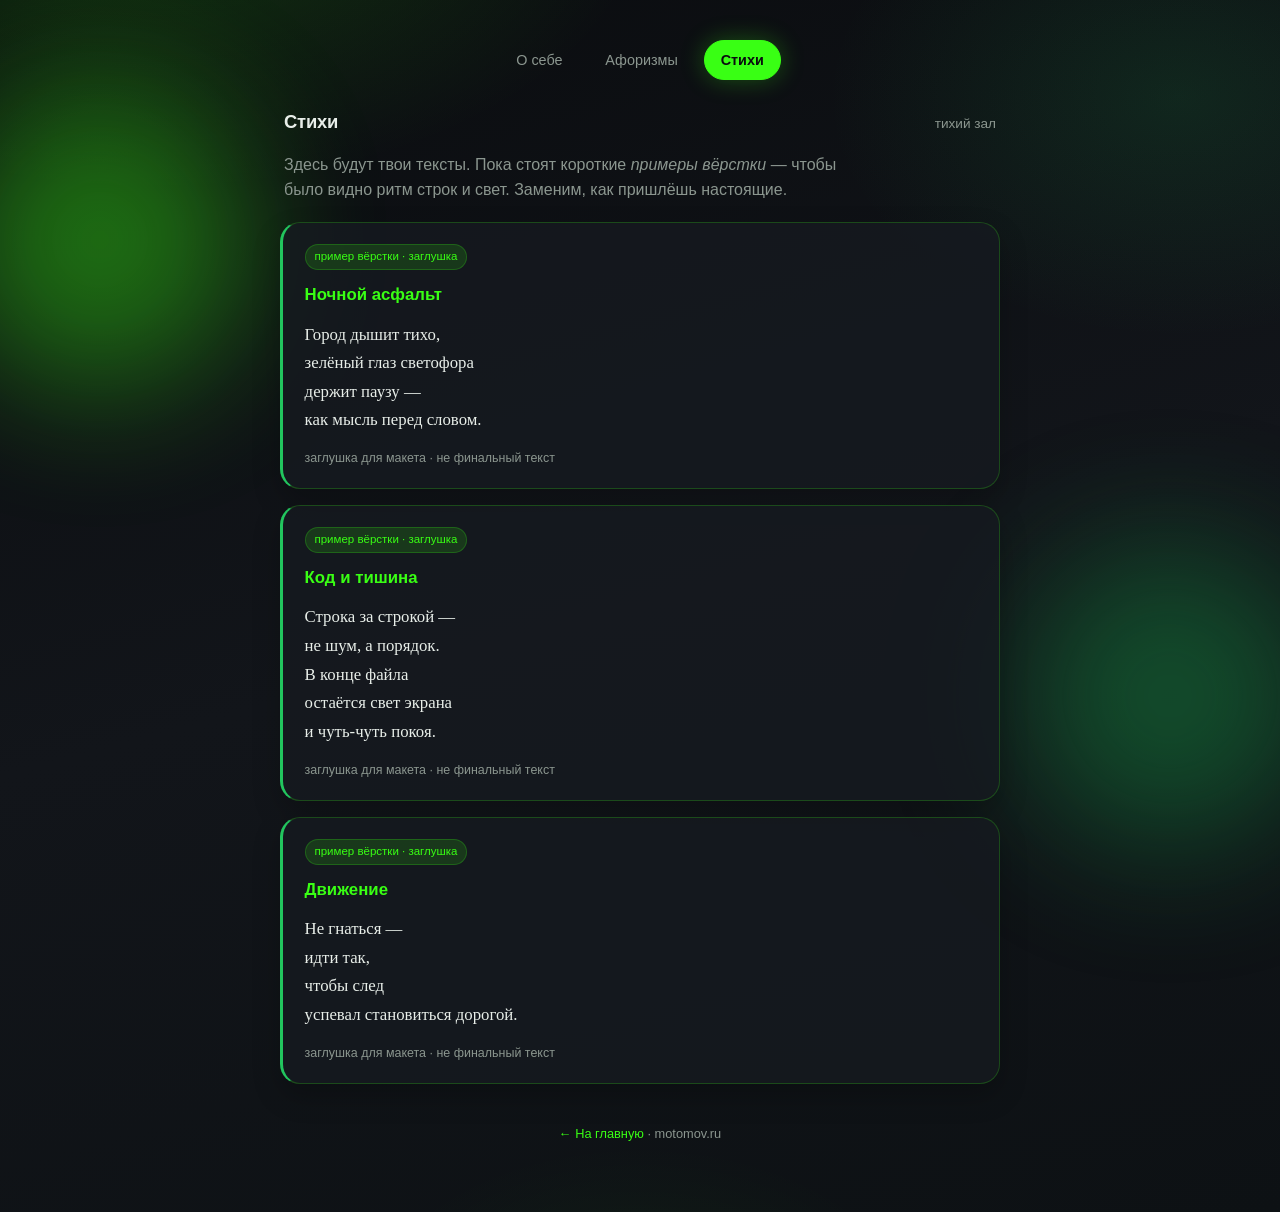
==== poems.html @ 5d82c264 "feat: poems page (layout placeholders)" ====
<!DOCTYPE html>
<html lang="ru">
<head>
  <meta charset="UTF-8">
  <meta name="viewport" content="width=device-width, initial-scale=1.0">
  <title>Стихи — Moto · Roy</title>
  <meta name="description" content="Стихи на motomov.ru — тихий раздел личной площадки Roy.">
  <meta name="theme-color" content="#0a0c0f">
  <link rel="canonical" href="https://www.motomov.ru/poems.html">
  <link rel="stylesheet" href="styles.css">
</head>
<body>
  <div class="bg-orb a" aria-hidden="true"></div>
  <div class="bg-orb b" aria-hidden="true"></div>

  <div class="wrap">
    <nav class="nav" aria-label="Разделы">
      <a href="index.html">О себе</a>
      <a href="index.html#aphorisms">Афоризмы</a>
      <a class="active" href="poems.html" aria-current="page">Стихи</a>
    </nav>

    <div class="page-block">
      <div class="section-head">
        <h2>Стихи</h2>
        <span>тихий зал</span>
      </div>
      <p style="color:var(--muted);margin:0 0 1.25rem;padding:0 0.25rem;max-width:36rem">
        Здесь будут твои тексты. Пока стоят короткие <em>примеры вёрстки</em> — чтобы было видно ритм строк и свет. Заменим, как пришлёшь настоящие.
      </p>

      <div class="poems-grid">
        <article class="poem-card">
          <span class="badge">пример вёрстки · заглушка</span>
          <h3>Ночной асфальт</h3>
          <pre>Город дышит тихо,
зелёный глаз светофора
держит паузу —
как мысль перед словом.</pre>
          <p class="meta">заглушка для макета · не финальный текст</p>
        </article>

        <article class="poem-card">
          <span class="badge">пример вёрстки · заглушка</span>
          <h3>Код и тишина</h3>
          <pre>Строка за строкой —
не шум, а порядок.
В конце файла
остаётся свет экрана
и чуть-чуть покоя.</pre>
          <p class="meta">заглушка для макета · не финальный текст</p>
        </article>

        <article class="poem-card">
          <span class="badge">пример вёрстки · заглушка</span>
          <h3>Движение</h3>
          <pre>Не гнаться —
идти так,
чтобы след
успевал становиться дорогой.</pre>
          <p class="meta">заглушка для макета · не финальный текст</p>
        </article>
      </div>
    </div>

    <footer class="site">
      <p><a href="index.html">← На главную</a> · motomov.ru</p>
    </footer>
  </div>
</body>
</html>
---- styles.css ----
:root {
  --bg0: #0a0c0f;
  --bg1: #12151a;
  --card: rgba(22, 26, 32, 0.78);
  --accent: #39ff14;
  --accent-dim: #22c55e;
  --accent-soft: rgba(57, 255, 20, 0.14);
  --glow: rgba(57, 255, 20, 0.28);
  --text: #e8eee9;
  --muted: #8b968f;
  --line: rgba(57, 255, 20, 0.22);
  --danger-soft: rgba(57, 255, 20, 0.08);
  --radius: 1.25rem;
  --font: -apple-system, BlinkMacSystemFont, "Segoe UI", Roboto, "Helvetica Neue", Arial, sans-serif;
}

* { box-sizing: border-box; margin: 0; padding: 0; }
html { scroll-behavior: smooth; }

body {
  font-family: var(--font);
  color: var(--text);
  min-height: 100vh;
  background:
    radial-gradient(900px 520px at 12% -8%, rgba(57, 255, 20, 0.16), transparent 55%),
    radial-gradient(700px 480px at 92% 8%, rgba(34, 197, 94, 0.12), transparent 50%),
    radial-gradient(640px 420px at 50% 110%, rgba(57, 255, 20, 0.06), transparent 45%),
    linear-gradient(165deg, var(--bg0), var(--bg1) 50%, #0d1114);
  padding: 1.25rem;
  line-height: 1.55;
  overflow-x: hidden;
}

.bg-orb {
  position: fixed;
  width: 300px;
  height: 300px;
  border-radius: 50%;
  filter: blur(70px);
  opacity: 0.4;
  pointer-events: none;
  z-index: 0;
  animation: drift 16s ease-in-out infinite alternate;
}
.bg-orb.a { top: 10%; left: -50px; background: #39ff14; }
.bg-orb.b { bottom: 6%; right: -40px; background: #16a34a; animation-delay: -5s; }

@keyframes drift {
  from { transform: translate(0, 0) scale(1); }
  to { transform: translate(28px, -20px) scale(1.1); }
}

.wrap {
  position: relative;
  z-index: 1;
  max-width: 720px;
  margin: 0 auto;
  padding: 1.25rem 0 3rem;
}

.nav {
  display: flex;
  justify-content: center;
  gap: 0.55rem;
  flex-wrap: wrap;
  margin-bottom: 1.75rem;
  opacity: 0;
  animation: rise 0.7s ease 0.05s forwards;
}
.nav a {
  color: var(--muted);
  text-decoration: none;
  font-size: 0.9rem;
  padding: 0.5rem 1rem;
  border-radius: 999px;
  border: 1px solid transparent;
  transition: color 0.2s, border-color 0.2s, background 0.2s, box-shadow 0.2s;
}
.nav a:hover,
.nav a:focus-visible {
  color: var(--text);
  border-color: var(--line);
  background: var(--accent-soft);
  outline: none;
  box-shadow: 0 0 18px rgba(57, 255, 20, 0.12);
}
.nav a.active {
  color: #0a0c0f;
  background: var(--accent);
  border-color: var(--accent);
  font-weight: 600;
  box-shadow: 0 0 24px var(--glow);
}

.hero {
  background: var(--card);
  backdrop-filter: blur(16px);
  -webkit-backdrop-filter: blur(16px);
  border-radius: calc(var(--radius) + 0.2rem);
  padding: 2.4rem 2rem 2.1rem;
  text-align: center;
  border: 1px solid var(--line);
  box-shadow:
    0 24px 60px rgba(0, 0, 0, 0.5),
    0 0 0 1px rgba(255, 255, 255, 0.03) inset,
    0 0 90px var(--glow);
  opacity: 0;
  animation: rise 0.75s ease 0.12s forwards;
}

.avatar {
  width: 100px;
  height: 100px;
  border-radius: 50%;
  margin: 0 auto 1.2rem;
  display: grid;
  place-items: center;
  font-size: 2.6rem;
  font-weight: 700;
  color: #0a0c0f;
  background: linear-gradient(135deg, #39ff14, #16a34a);
  box-shadow: 0 0 0 4px rgba(57, 255, 20, 0.18), 0 12px 34px rgba(57, 255, 20, 0.28);
  animation: pulse 4.5s ease-in-out infinite;
}

@keyframes pulse {
  0%, 100% { box-shadow: 0 0 0 4px rgba(57, 255, 20, 0.18), 0 12px 34px rgba(57, 255, 20, 0.28); }
  50% { box-shadow: 0 0 0 8px rgba(57, 255, 20, 0.1), 0 16px 40px rgba(34, 197, 94, 0.38); }
}

h1 {
  font-size: clamp(1.75rem, 4vw, 2.15rem);
  letter-spacing: -0.02em;
  margin-bottom: 0.2rem;
}

.role {
  color: var(--accent);
  font-weight: 600;
  margin-bottom: 1rem;
  font-size: 1.05rem;
  text-shadow: 0 0 18px rgba(57, 255, 20, 0.35);
}

.bio {
  color: var(--muted);
  max-width: 34rem;
  margin: 0 auto 1.75rem;
}

.contacts {
  display: flex;
  flex-direction: column;
  gap: 0.75rem;
  max-width: 22rem;
  margin: 0 auto;
}
.contacts a {
  display: block;
  padding: 0.9rem 1.25rem;
  background: var(--accent-soft);
  border: 1px solid rgba(57, 255, 20, 0.32);
  border-radius: 0.85rem;
  color: var(--text);
  text-decoration: none;
  transition: transform 0.2s ease, background 0.2s, border-color 0.2s, box-shadow 0.2s;
}
.contacts a:hover {
  background: rgba(57, 255, 20, 0.2);
  border-color: rgba(57, 255, 20, 0.55);
  transform: translateY(-2px);
  box-shadow: 0 10px 28px rgba(0, 0, 0, 0.28), 0 0 20px rgba(57, 255, 20, 0.15);
}
.contacts a:focus-visible {
  outline: 2px solid var(--accent);
  outline-offset: 2px;
}

section {
  margin-top: 2.25rem;
  opacity: 0;
  animation: rise 0.75s ease forwards;
}
#aphorisms { animation-delay: 0.28s; }
#poems-preview, .page-block { animation-delay: 0.22s; opacity: 0; animation: rise 0.75s ease 0.15s forwards; }

.section-head {
  display: flex;
  align-items: baseline;
  justify-content: space-between;
  gap: 1rem;
  margin-bottom: 1rem;
  padding: 0 0.25rem;
}
.section-head h2 {
  font-size: 1.15rem;
  font-weight: 650;
  letter-spacing: -0.01em;
}
.section-head span { color: var(--muted); font-size: 0.85rem; }

/* Aphorism carousel */
.carousel {
  position: relative;
  background: var(--card);
  backdrop-filter: blur(12px);
  -webkit-backdrop-filter: blur(12px);
  border: 1px solid var(--line);
  border-radius: var(--radius);
  border-left: 3px solid var(--accent);
  padding: 1.6rem 1.35rem 1.25rem;
  box-shadow: 0 14px 36px rgba(0, 0, 0, 0.28), 0 0 40px rgba(57, 255, 20, 0.06);
  min-height: 10.5rem;
  overflow: hidden;
}
.carousel-track { position: relative; min-height: 5.5rem; }
.carousel-item {
  display: none;
  opacity: 0;
  transform: translateY(10px);
}
.carousel-item.is-active {
  display: block;
  animation: quoteIn 0.55s ease forwards;
}
.carousel-item.is-leaving {
  display: block;
  position: absolute;
  inset: 0 auto auto 0;
  right: 0;
  animation: quoteOut 0.4s ease forwards;
}
@keyframes quoteIn {
  from { opacity: 0; transform: translateY(12px); filter: blur(2px); }
  to { opacity: 1; transform: translateY(0); filter: blur(0); }
}
@keyframes quoteOut {
  from { opacity: 1; transform: translateY(0); }
  to { opacity: 0; transform: translateY(-10px); }
}
.carousel blockquote p {
  font-size: clamp(1.05rem, 2.6vw, 1.2rem);
  font-style: italic;
  line-height: 1.65;
}
.carousel blockquote footer {
  margin-top: 0.85rem;
  color: var(--muted);
  font-size: 0.78rem;
  font-style: normal;
}
.carousel-controls {
  display: flex;
  align-items: center;
  justify-content: space-between;
  gap: 0.75rem;
  margin-top: 1.15rem;
}
.carousel-btn {
  appearance: none;
  border: 1px solid rgba(57, 255, 20, 0.35);
  background: var(--accent-soft);
  color: var(--text);
  width: 2.4rem;
  height: 2.4rem;
  border-radius: 999px;
  cursor: pointer;
  font-size: 1.1rem;
  line-height: 1;
  transition: background 0.2s, transform 0.2s, box-shadow 0.2s;
}
.carousel-btn:hover {
  background: rgba(57, 255, 20, 0.22);
  transform: translateY(-1px);
  box-shadow: 0 0 16px rgba(57, 255, 20, 0.2);
}
.carousel-btn:focus-visible {
  outline: 2px solid var(--accent);
  outline-offset: 2px;
}
.dots {
  display: flex;
  gap: 0.45rem;
  justify-content: center;
  flex: 1;
}
.dot {
  width: 0.55rem;
  height: 0.55rem;
  border-radius: 50%;
  border: 0;
  padding: 0;
  background: rgba(139, 150, 143, 0.45);
  cursor: pointer;
  transition: background 0.2s, transform 0.2s, box-shadow 0.2s;
}
.dot[aria-current="true"] {
  background: var(--accent);
  transform: scale(1.2);
  box-shadow: 0 0 10px var(--glow);
}

.teaser, .poem-card {
  padding: 1.25rem 1.35rem;
  border-radius: var(--radius);
  border: 1px solid var(--line);
  background: var(--card);
  backdrop-filter: blur(10px);
  -webkit-backdrop-filter: blur(10px);
  box-shadow: 0 12px 28px rgba(0, 0, 0, 0.22);
}
.teaser {
  border-style: dashed;
  border-color: rgba(139, 150, 143, 0.4);
  text-align: center;
  color: var(--muted);
}
.teaser strong {
  display: block;
  color: var(--text);
  font-weight: 600;
  margin-bottom: 0.35rem;
}
.teaser a {
  color: var(--accent);
  text-decoration: none;
  font-weight: 600;
}
.teaser a:hover { text-decoration: underline; }

.poems-grid {
  display: grid;
  gap: 1rem;
}
.poem-card {
  transition: transform 0.2s, border-color 0.2s, box-shadow 0.2s;
  border-left: 3px solid var(--accent-dim);
}
.poem-card:hover {
  transform: translateY(-2px);
  border-color: rgba(57, 255, 20, 0.4);
  box-shadow: 0 16px 34px rgba(0, 0, 0, 0.3), 0 0 28px rgba(57, 255, 20, 0.08);
}
.poem-card h3 {
  font-size: 1.05rem;
  margin-bottom: 0.75rem;
  color: var(--accent);
  font-weight: 650;
}
.poem-card pre {
  font-family: Georgia, "Times New Roman", serif;
  white-space: pre-wrap;
  font-size: 1.05rem;
  line-height: 1.7;
  color: var(--text);
  background: none;
  border: 0;
}
.poem-card .meta {
  margin-top: 0.9rem;
  color: var(--muted);
  font-size: 0.78rem;
}
.badge {
  display: inline-block;
  font-size: 0.72rem;
  padding: 0.2rem 0.55rem;
  border-radius: 999px;
  background: var(--accent-soft);
  border: 1px solid var(--line);
  color: var(--accent);
  margin-bottom: 0.75rem;
}

footer.site {
  margin-top: 2.5rem;
  text-align: center;
  color: var(--muted);
  font-size: 0.8rem;
  opacity: 0;
  animation: rise 0.7s ease 0.45s forwards;
}
footer.site a { color: var(--accent); text-decoration: none; }
footer.site a:hover { text-decoration: underline; }

@keyframes rise {
  from { opacity: 0; transform: translateY(14px); }
  to { opacity: 1; transform: translateY(0); }
}

@media (prefers-reduced-motion: reduce) {
  *, *::before, *::after {
    animation: none !important;
    transition: none !important;
  }
  .nav, .hero, section, footer.site, #poems-preview, .page-block { opacity: 1; }
  .carousel-item.is-active { opacity: 1; transform: none; }
}

@media (min-width: 640px) {
  .contacts { flex-direction: row; max-width: none; justify-content: center; }
  .contacts a { min-width: 11.5rem; }
}
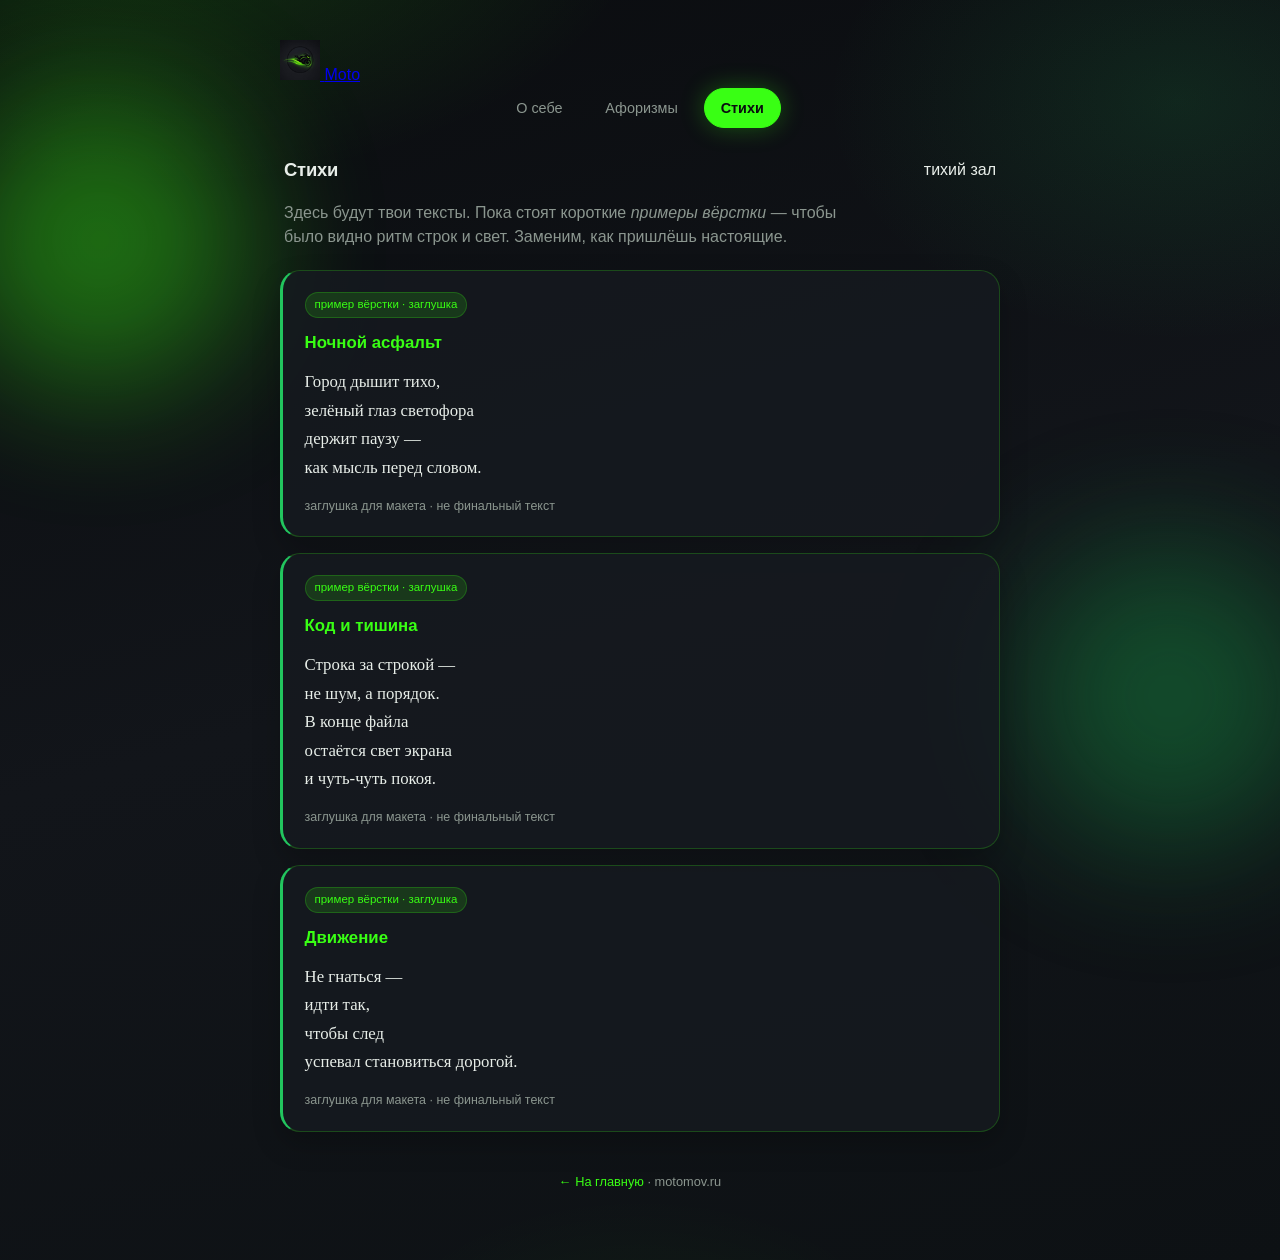
==== commit 10b1c757: "feat: logo in poems header" ====
--- a/poems.html
+++ b/poems.html
@@ -6,6 +6,8 @@
   <title>Стихи — Moto · Roy</title>
   <meta name="description" content="Стихи на motomov.ru — тихий раздел личной площадки Roy.">
   <meta name="theme-color" content="#0a0c0f">
+  <link rel="icon" href="favicon.png" type="image/png">
+  <link rel="apple-touch-icon" href="apple-touch-icon.png">
   <link rel="canonical" href="https://www.motomov.ru/poems.html">
   <link rel="stylesheet" href="styles.css">
 </head>
@@ -14,11 +16,17 @@
   <div class="bg-orb b" aria-hidden="true"></div>
 
   <div class="wrap">
-    <nav class="nav" aria-label="Разделы">
-      <a href="index.html">О себе</a>
-      <a href="index.html#aphorisms">Афоризмы</a>
-      <a class="active" href="poems.html" aria-current="page">Стихи</a>
-    </nav>
+    <header class="site-header">
+      <a class="brand" href="index.html" aria-label="Moto — на главную">
+        <img class="brand-logo" src="logo.jpg" width="40" height="40" alt="Moto">
+        <span class="brand-name">Moto</span>
+      </a>
+      <nav class="nav" aria-label="Разделы">
+        <a href="index.html">О себе</a>
+        <a href="index.html#aphorisms">Афоризмы</a>
+        <a class="active" href="poems.html" aria-current="page">Стихи</a>
+      </nav>
+    </header>
 
     <div class="page-block">
       <div class="section-head">
--- a/styles.css
+++ b/styles.css
@@ -9,7 +9,6 @@
   --text: #e8eee9;
   --muted: #8b968f;
   --line: rgba(57, 255, 20, 0.22);
-  --danger-soft: rgba(57, 255, 20, 0.08);
   --radius: 1.25rem;
   --font: -apple-system, BlinkMacSystemFont, "Segoe UI", Roboto, "Helvetica Neue", Arial, sans-serif;
 }
@@ -31,6 +30,24 @@
   overflow-x: hidden;
 }
 
+.bg-grid {
+  position: fixed;
+  inset: 0;
+  z-index: 0;
+  pointer-events: none;
+  background-image:
+    linear-gradient(rgba(57, 255, 20, 0.04) 1px, transparent 1px),
+    linear-gradient(90deg, rgba(57, 255, 20, 0.04) 1px, transparent 1px);
+  background-size: 48px 48px;
+  mask-image: radial-gradient(ellipse at center, black 30%, transparent 75%);
+  -webkit-mask-image: radial-gradient(ellipse at center, black 30%, transparent 75%);
+  animation: gridDrift 30s linear infinite;
+}
+@keyframes gridDrift {
+  from { background-position: 0 0, 0 0; }
+  to { background-position: 48px 48px, 48px 48px; }
+}
+
 .bg-orb {
   position: fixed;
   width: 300px;
@@ -50,6 +67,17 @@
   to { transform: translate(28px, -20px) scale(1.1); }
 }
 
+.cursor-glow {
+  position: fixed;
+  top: 0; left: 0;
+  width: 240px; height: 240px;
+  border-radius: 50%;
+  pointer-events: none;
+  z-index: 0;
+  background: radial-gradient(circle, rgba(57, 255, 20, 0.12), transparent 65%);
+  mix-blend-mode: screen;
+}
+
 .wrap {
   position: relative;
   z-index: 1;
@@ -74,7 +102,7 @@
   padding: 0.5rem 1rem;
   border-radius: 999px;
   border: 1px solid transparent;
-  transition: color 0.2s, border-color 0.2s, background 0.2s, box-shadow 0.2s;
+  transition: color 0.2s, border-color 0.2s, background 0.2s, box-shadow 0.2s, transform 0.2s;
 }
 .nav a:hover,
 .nav a:focus-visible {
@@ -83,6 +111,7 @@
   background: var(--accent-soft);
   outline: none;
   box-shadow: 0 0 18px rgba(57, 255, 20, 0.12);
+  transform: translateY(-1px);
 }
 .nav a.active {
   color: #0a0c0f;
@@ -106,6 +135,22 @@
     0 0 90px var(--glow);
   opacity: 0;
   animation: rise 0.75s ease 0.12s forwards;
+  position: relative;
+  overflow: hidden;
+}
+.hero::before {
+  content: "";
+  position: absolute;
+  inset: -40% auto auto -20%;
+  width: 60%;
+  height: 60%;
+  background: radial-gradient(circle, rgba(57, 255, 20, 0.12), transparent 70%);
+  animation: heroShine 8s ease-in-out infinite alternate;
+  pointer-events: none;
+}
+@keyframes heroShine {
+  from { transform: translate(0, 0); opacity: 0.5; }
+  to { transform: translate(30%, 20%); opacity: 1; }
 }
 
 .avatar {
@@ -121,6 +166,8 @@
   background: linear-gradient(135deg, #39ff14, #16a34a);
   box-shadow: 0 0 0 4px rgba(57, 255, 20, 0.18), 0 12px 34px rgba(57, 255, 20, 0.28);
   animation: pulse 4.5s ease-in-out infinite;
+  position: relative;
+  z-index: 1;
 }
 
 @keyframes pulse {
@@ -132,6 +179,8 @@
   font-size: clamp(1.75rem, 4vw, 2.15rem);
   letter-spacing: -0.02em;
   margin-bottom: 0.2rem;
+  position: relative;
+  z-index: 1;
 }
 
 .role {
@@ -140,12 +189,16 @@
   margin-bottom: 1rem;
   font-size: 1.05rem;
   text-shadow: 0 0 18px rgba(57, 255, 20, 0.35);
+  position: relative;
+  z-index: 1;
 }
 
 .bio {
   color: var(--muted);
   max-width: 34rem;
   margin: 0 auto 1.75rem;
+  position: relative;
+  z-index: 1;
 }
 
 .contacts {
@@ -154,6 +207,8 @@
   gap: 0.75rem;
   max-width: 22rem;
   margin: 0 auto;
+  position: relative;
+  z-index: 1;
 }
 .contacts a {
   display: block;
@@ -186,7 +241,7 @@
 
 .section-head {
   display: flex;
-  align-items: baseline;
+  align-items: center;
   justify-content: space-between;
   gap: 1rem;
   margin-bottom: 1rem;
@@ -197,9 +252,30 @@
   font-weight: 650;
   letter-spacing: -0.01em;
 }
-.section-head span { color: var(--muted); font-size: 0.85rem; }
-
-/* Aphorism carousel */
+
+.ghost-btn {
+  appearance: none;
+  border: 1px solid var(--line);
+  background: transparent;
+  color: var(--muted);
+  font: inherit;
+  font-size: 0.8rem;
+  padding: 0.35rem 0.75rem;
+  border-radius: 999px;
+  cursor: pointer;
+  transition: color 0.2s, border-color 0.2s, background 0.2s, box-shadow 0.2s;
+}
+.ghost-btn:hover {
+  color: var(--accent);
+  border-color: rgba(57, 255, 20, 0.45);
+  background: var(--accent-soft);
+  box-shadow: 0 0 16px rgba(57, 255, 20, 0.12);
+}
+.ghost-btn:focus-visible {
+  outline: 2px solid var(--accent);
+  outline-offset: 2px;
+}
+
 .carousel {
   position: relative;
   background: var(--card);
@@ -210,10 +286,57 @@
   border-left: 3px solid var(--accent);
   padding: 1.6rem 1.35rem 1.25rem;
   box-shadow: 0 14px 36px rgba(0, 0, 0, 0.28), 0 0 40px rgba(57, 255, 20, 0.06);
-  min-height: 10.5rem;
+  min-height: 11rem;
   overflow: hidden;
-}
-.carousel-track { position: relative; min-height: 5.5rem; }
+  transition: box-shadow 0.35s ease, border-color 0.35s ease;
+}
+.carousel.flash {
+  box-shadow: 0 14px 36px rgba(0, 0, 0, 0.28), 0 0 55px rgba(57, 255, 20, 0.22);
+  border-color: rgba(57, 255, 20, 0.45);
+}
+.carousel.reshuffled {
+  animation: reshufflePop 0.65s ease;
+}
+@keyframes reshufflePop {
+  0% { transform: scale(0.98); }
+  40% { transform: scale(1.015); }
+  100% { transform: scale(1); }
+}
+
+.progress {
+  position: absolute;
+  left: 0; top: 0;
+  height: 2px;
+  width: 100%;
+  transform-origin: left center;
+  transform: scaleX(0);
+  background: linear-gradient(90deg, transparent, var(--accent), transparent);
+  box-shadow: 0 0 12px var(--glow);
+  pointer-events: none;
+}
+
+.spark-layer {
+  position: absolute;
+  inset: 0;
+  pointer-events: none;
+  overflow: hidden;
+}
+.spark {
+  position: absolute;
+  width: 5px;
+  height: 5px;
+  border-radius: 50%;
+  background: var(--accent);
+  box-shadow: 0 0 10px var(--accent);
+  animation: sparkFly 0.85s ease-out forwards;
+  opacity: 0.9;
+}
+@keyframes sparkFly {
+  from { transform: translate(0, 0) scale(1); opacity: 0.95; }
+  to { transform: translate(var(--dx), var(--dy)) scale(0); opacity: 0; }
+}
+
+.carousel-track { position: relative; min-height: 5.8rem; }
 .carousel-item {
   display: none;
   opacity: 0;
@@ -221,7 +344,7 @@
 }
 .carousel-item.is-active {
   display: block;
-  animation: quoteIn 0.55s ease forwards;
+  animation: quoteIn 0.6s cubic-bezier(0.22, 1, 0.36, 1) forwards;
 }
 .carousel-item.is-leaving {
   display: block;
@@ -231,24 +354,20 @@
   animation: quoteOut 0.4s ease forwards;
 }
 @keyframes quoteIn {
-  from { opacity: 0; transform: translateY(12px); filter: blur(2px); }
-  to { opacity: 1; transform: translateY(0); filter: blur(0); }
+  from { opacity: 0; transform: translateY(16px) scale(0.98); filter: blur(3px); }
+  to { opacity: 1; transform: translateY(0) scale(1); filter: blur(0); }
 }
 @keyframes quoteOut {
   from { opacity: 1; transform: translateY(0); }
-  to { opacity: 0; transform: translateY(-10px); }
+  to { opacity: 0; transform: translateY(-12px); }
 }
 .carousel blockquote p {
-  font-size: clamp(1.05rem, 2.6vw, 1.2rem);
+  font-size: clamp(1.05rem, 2.6vw, 1.22rem);
   font-style: italic;
   line-height: 1.65;
-}
-.carousel blockquote footer {
-  margin-top: 0.85rem;
-  color: var(--muted);
-  font-size: 0.78rem;
-  font-style: normal;
-}
+  text-wrap: pretty;
+}
+
 .carousel-controls {
   display: flex;
   align-items: center;
@@ -300,6 +419,13 @@
   box-shadow: 0 0 10px var(--glow);
 }
 
+.hint {
+  margin-top: 0.75rem;
+  padding: 0 0.25rem;
+  color: var(--muted);
+  font-size: 0.78rem;
+}
+
 .teaser, .poem-card {
   padding: 1.25rem 1.35rem;
   border-radius: var(--radius);
@@ -314,12 +440,14 @@
   border-color: rgba(139, 150, 143, 0.4);
   text-align: center;
   color: var(--muted);
+  display: flex;
+  flex-direction: column;
+  gap: 0.45rem;
+  align-items: center;
 }
 .teaser strong {
-  display: block;
   color: var(--text);
   font-weight: 600;
-  margin-bottom: 0.35rem;
 }
 .teaser a {
   color: var(--accent);
@@ -394,7 +522,8 @@
     transition: none !important;
   }
   .nav, .hero, section, footer.site, #poems-preview, .page-block { opacity: 1; }
-  .carousel-item.is-active { opacity: 1; transform: none; }
+  .carousel-item.is-active { opacity: 1; transform: none; filter: none; }
+  .bg-grid, .cursor-glow { display: none; }
 }
 
 @media (min-width: 640px) {
